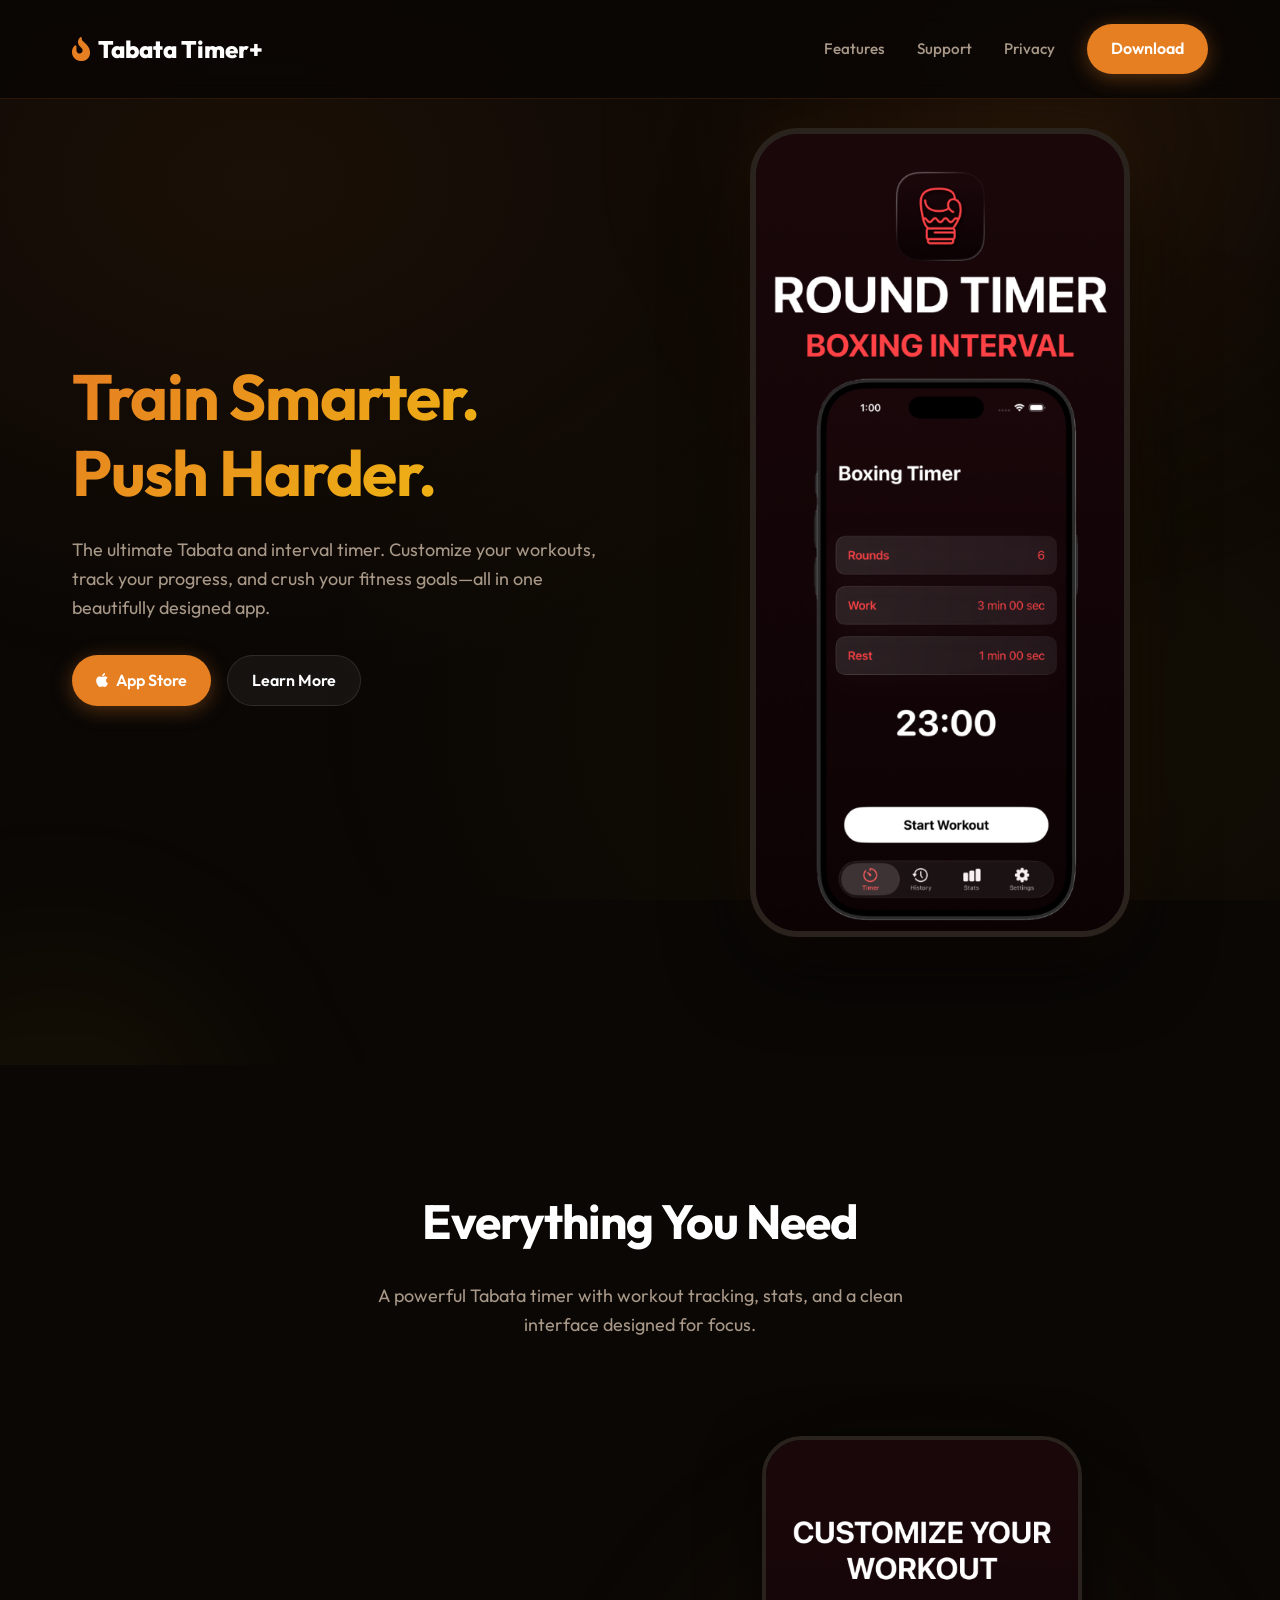
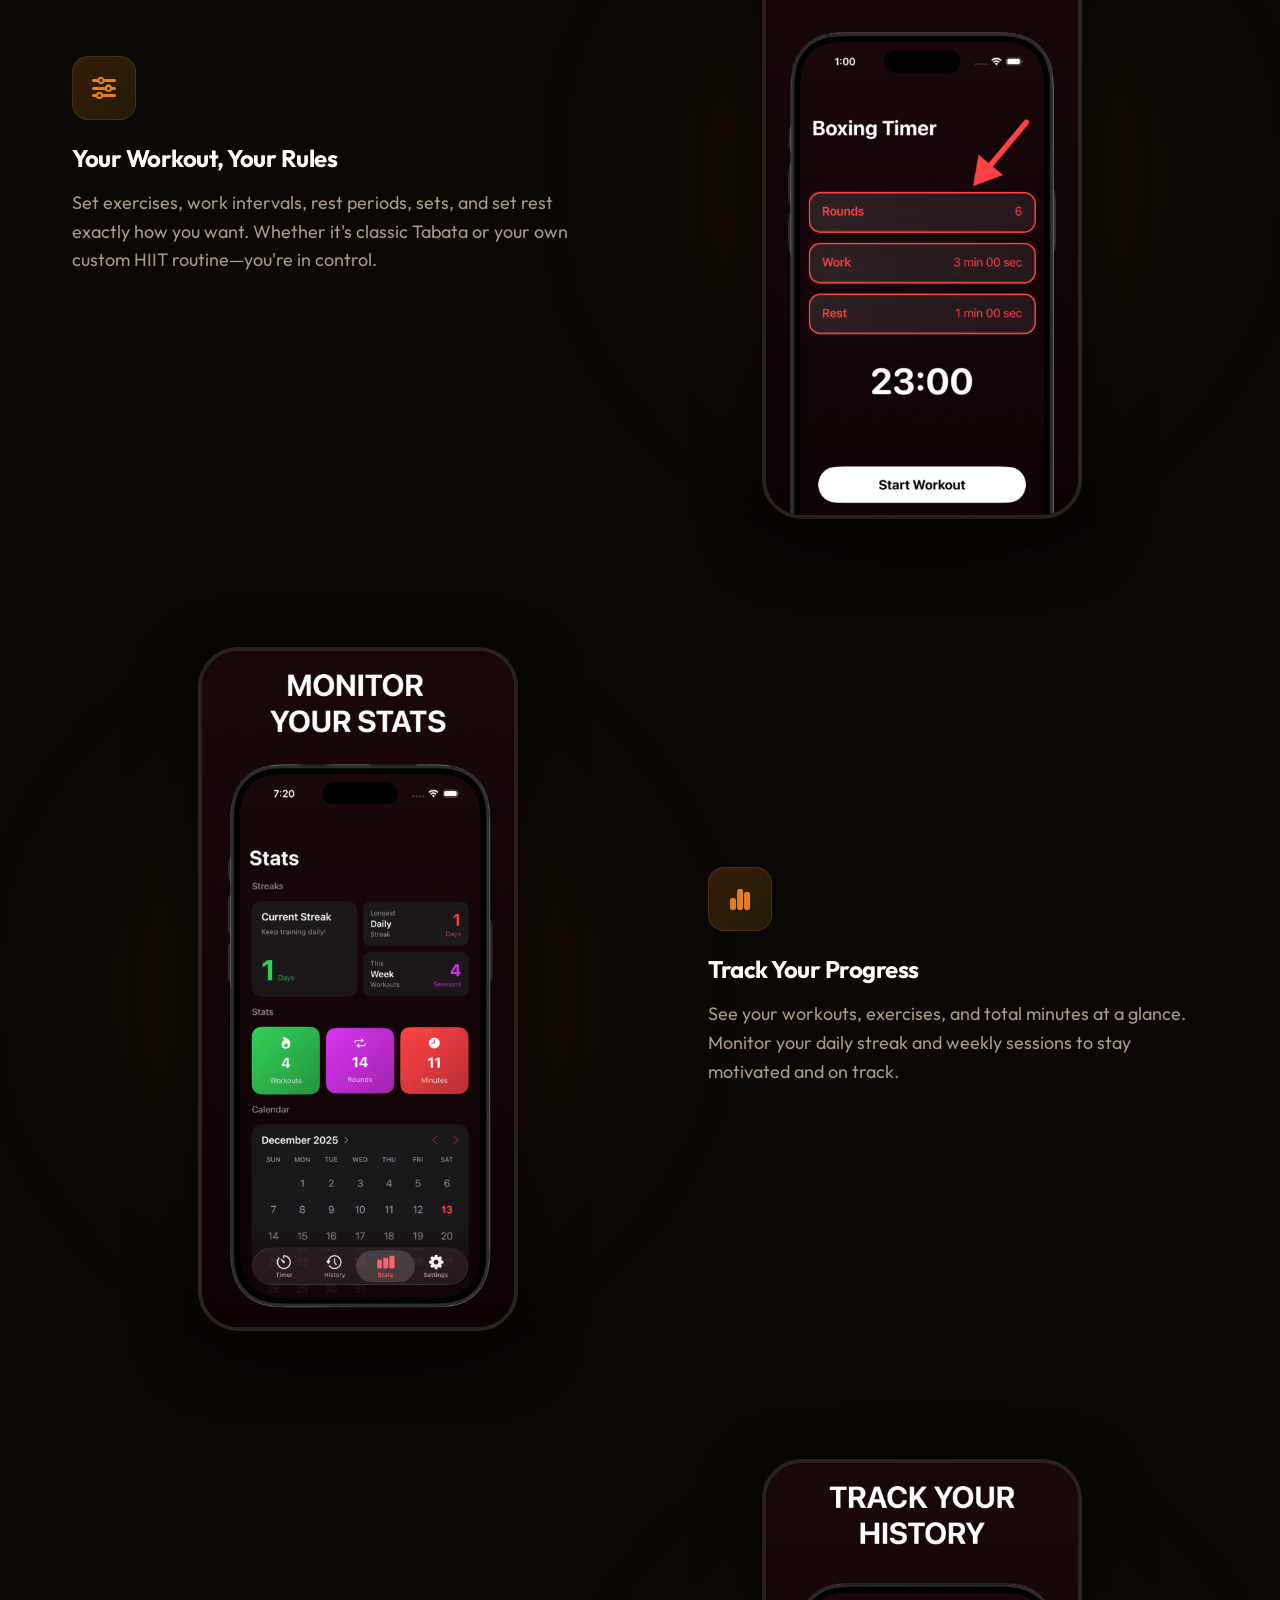
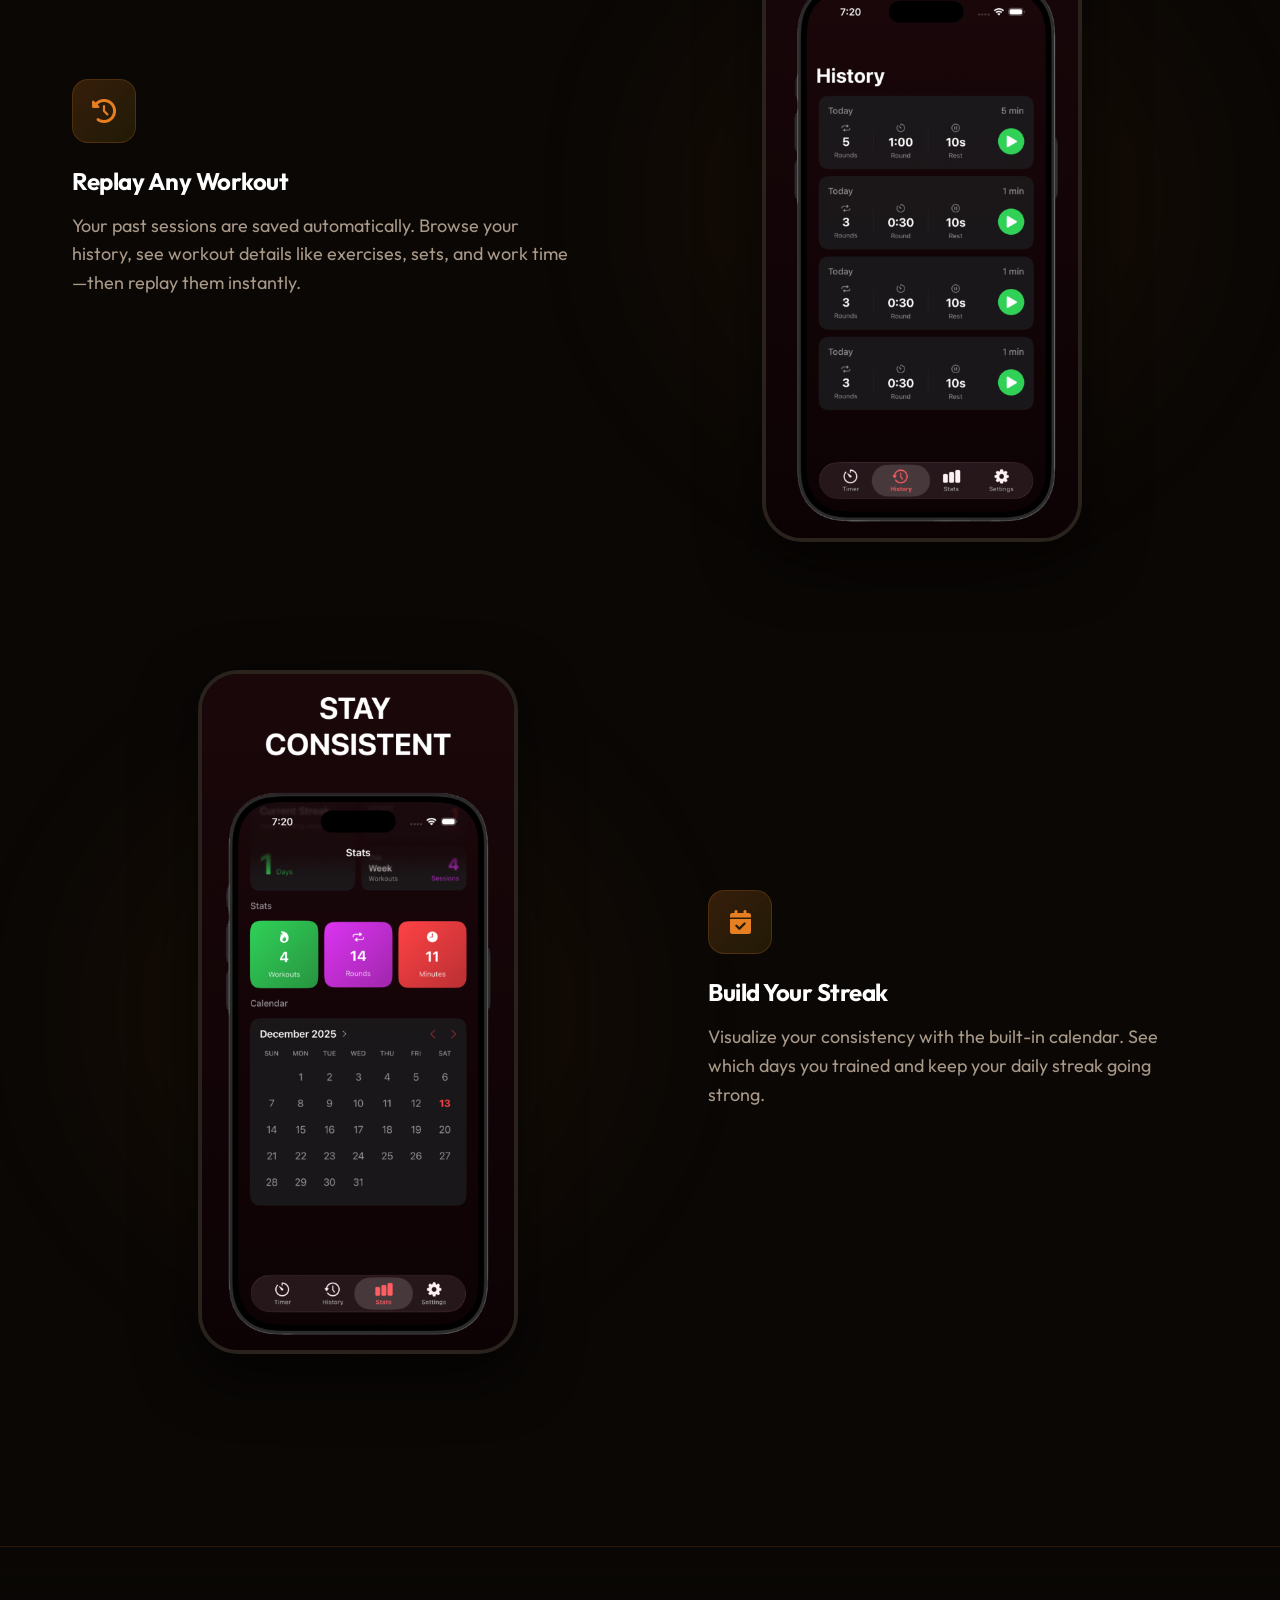
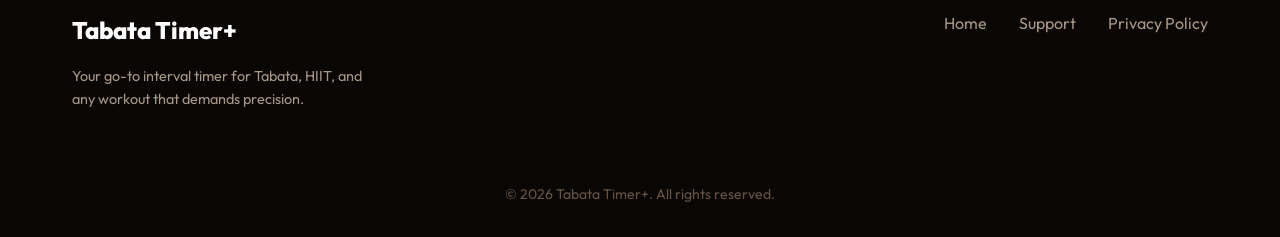
==== index.html @ 84c02da3 "1" ====
<!DOCTYPE html>
<html lang="en">

<head>
    <meta charset="UTF-8">
    <meta name="viewport" content="width=device-width, initial-scale=1.0">
    <title>Tabata Timer+ - HIIT & Interval Training</title>
    <meta name="description"
        content="The ultimate Tabata and HIIT timer for intense workouts. Track exercises, sets, and rest intervals with precision.">
    <link rel="stylesheet" href="style.css">
    <link rel="preconnect" href="https://fonts.googleapis.com">
    <link rel="preconnect" href="https://fonts.gstatic.com" crossorigin>
    <link href="https://fonts.googleapis.com/css2?family=Outfit:wght@400;500;600;700;800&display=swap" rel="stylesheet">
    <link rel="stylesheet" href="https://cdnjs.cloudflare.com/ajax/libs/font-awesome/6.4.0/css/all.min.css">
</head>

<body>

    <nav>
        <div class="container nav-content">
            <a href="index.html" class="logo">
                <i class="fa-solid fa-fire-flame-curved"></i> Tabata Timer+
            </a>
            <div class="nav-links">
                <a href="#features" class="nav-link">Features</a>
                <a href="support.html" class="nav-link">Support</a>
                <a href="privacy.html" class="nav-link">Privacy</a>
                <a href="https://apps.apple.com/app/tabata-timer-hiit-interval/id6738029219" class="btn btn-primary">Download</a>
            </div>
        </div>
    </nav>

    <main>
        <section class="hero">
            <div class="container hero-content">
                <div class="hero-text">
                    <h1>Train Smarter. Push Harder.</h1>
                    <p>The ultimate Tabata and interval timer. Customize your workouts, track your progress, and crush your fitness goals—all in one beautifully designed app.</p>
                    <div class="hero-buttons">
                        <a href="https://apps.apple.com/app/tabata-timer-hiit-interval/id6738029219" class="btn btn-primary">
                            <i class="fa-brands fa-apple" style="margin-right: 8px;"></i> App Store
                        </a>
                        <a href="#features" class="btn btn-glass">Learn More</a>
                    </div>
                </div>
                <div class="hero-image">
                    <img src="images/hero_mockup.png" alt="Tabata Timer App Interface" class="hero-phone-img">
                </div>
            </div>
        </section>

        <section id="features">
            <div class="container">
                <div style="text-align: center; max-width: 600px; margin: 0 auto 6rem;">
                    <h2>Everything You Need</h2>
                    <p>A powerful Tabata timer with workout tracking, stats, and a clean interface designed for focus.</p>
                </div>

                <!-- Feature 1: Customization -->
                <div class="feature-row">
                    <div class="feature-text">
                        <div class="feature-icon">
                            <i class="fa-solid fa-sliders"></i>
                        </div>
                        <h3>Your Workout, Your Rules</h3>
                        <p>Set exercises, work intervals, rest periods, sets, and set rest exactly how you want. Whether it's classic Tabata or your own custom HIIT routine—you're in control.</p>
                    </div>
                    <div class="feature-visual">
                        <img src="images/customize.png" alt="Customization Screen" class="feature-img">
                    </div>
                </div>

                <!-- Feature 2: Stats (Reversed) -->
                <div class="feature-row reverse">
                    <div class="feature-text">
                        <div class="feature-icon">
                            <i class="fa-solid fa-chart-simple"></i>
                        </div>
                        <h3>Track Your Progress</h3>
                        <p>See your workouts, exercises, and total minutes at a glance. Monitor your daily streak and weekly sessions to stay motivated and on track.</p>
                    </div>
                    <div class="feature-visual">
                        <img src="images/stats.png" alt="Stats Screen" class="feature-img">
                    </div>
                </div>

                <!-- Feature 3: History -->
                <div class="feature-row">
                    <div class="feature-text">
                        <div class="feature-icon">
                            <i class="fa-solid fa-clock-rotate-left"></i>
                        </div>
                        <h3>Replay Any Workout</h3>
                        <p>Your past sessions are saved automatically. Browse your history, see workout details like exercises, sets, and work time—then replay them instantly.</p>
                    </div>
                    <div class="feature-visual">
                        <img src="images/history.png" alt="History Screen" class="feature-img">
                    </div>
                </div>

                <!-- Feature 4: Consistency (Reversed) -->
                <div class="feature-row reverse">
                    <div class="feature-text">
                        <div class="feature-icon">
                            <i class="fa-solid fa-calendar-check"></i>
                        </div>
                        <h3>Build Your Streak</h3>
                        <p>Visualize your consistency with the built-in calendar. See which days you trained and keep your daily streak going strong.</p>
                    </div>
                    <div class="feature-visual">
                        <img src="images/calendar.png" alt="Calendar Screen" class="feature-img">
                    </div>
                </div>

            </div>
        </section>
    </main>

    <footer>
        <div class="container">
            <div class="footer-content">
                <div>
                    <div class="logo" style="margin-bottom: 1rem;">Tabata Timer+</div>
                    <p style="max-width: 300px; font-size: 0.9rem;">
                        Your go-to interval timer for Tabata, HIIT, and any workout that demands precision.
                    </p>
                </div>
                <div class="footer-links">
                    <a href="index.html" class="footer-link">Home</a>
                    <a href="support.html" class="footer-link">Support</a>
                    <a href="privacy.html" class="footer-link">Privacy Policy</a>
                </div>
            </div>
            <div class="copyright">
                &copy; 2026 Tabata Timer+. All rights reserved.
            </div>
        </div>
    </footer>

</body>

</html>
---- style.css ----
:root {
    --bg-color: #0a0705;
    --surface-color: #1a1512;
    --surface-hover: #2a221c;
    --primary-color: #e67e22;
    --primary-hover: #f39c12;
    --text-primary: #ffffff;
    --text-secondary: #a89888;
    --accent-gradient: linear-gradient(135deg, #e67e22 0%, #f1c40f 100%);
    --glass-bg: rgba(26, 21, 18, 0.7);
    --glass-border: rgba(230, 126, 34, 0.15);
    --radius-lg: 24px;
    --radius-md: 16px;
    --radius-sm: 8px;
    --font-main: 'Outfit', -apple-system, BlinkMacSystemFont, sans-serif;
    --container-width: 1200px;
    --transition: all 0.3s cubic-bezier(0.4, 0, 0.2, 1);
}

* {
    margin: 0;
    padding: 0;
    box-sizing: border-box;
}

body {
    background-color: var(--bg-color);
    color: var(--text-primary);
    font-family: var(--font-main);
    line-height: 1.6;
    overflow-x: hidden;
    -webkit-font-smoothing: antialiased;
}

/* Subtle warm gradient background */
body::before {
    content: '';
    position: fixed;
    top: 0;
    left: 0;
    right: 0;
    bottom: 0;
    background: 
        radial-gradient(ellipse at 20% 20%, rgba(230, 126, 34, 0.08) 0%, transparent 50%),
        radial-gradient(ellipse at 80% 80%, rgba(241, 196, 15, 0.05) 0%, transparent 50%);
    z-index: -1;
    pointer-events: none;
}

/* Typography */
h1,
h2,
h3,
h4,
h5,
h6 {
    line-height: 1.2;
    font-weight: 700;
    letter-spacing: -0.02em;
}

h1 {
    font-size: clamp(3rem, 5vw, 4.5rem);
    background: var(--accent-gradient);
    background-clip: text;
    -webkit-background-clip: text;
    -webkit-text-fill-color: transparent;
    margin-bottom: 1.5rem;
}

h2 {
    font-size: clamp(2rem, 4vw, 3rem);
    margin-bottom: 2rem;
}

h3 {
    font-size: 1.5rem;
    margin-bottom: 1rem;
}

p {
    color: var(--text-secondary);
    font-size: 1.125rem;
    margin-bottom: 1.5rem;
}

a {
    text-decoration: none;
    color: inherit;
    transition: var(--transition);
}

/* Layout */
.container {
    max-width: var(--container-width);
    margin: 0 auto;
    padding: 0 2rem;
}

/* Navigation */
nav {
    position: fixed;
    top: 0;
    left: 0;
    right: 0;
    padding: 1.5rem 0;
    z-index: 100;
    backdrop-filter: blur(12px);
    -webkit-backdrop-filter: blur(12px);
    border-bottom: 1px solid var(--glass-border);
    background: rgba(10, 7, 5, 0.85);
}

.nav-content {
    display: flex;
    justify-content: space-between;
    align-items: center;
}

.logo {
    font-size: 1.5rem;
    font-weight: 800;
    color: var(--text-primary);
    display: flex;
    align-items: center;
    gap: 0.5rem;
}

.logo i {
    color: var(--primary-color);
}

.nav-links {
    display: flex;
    gap: 2rem;
    align-items: center;
}

.nav-link {
    color: var(--text-secondary);
    font-weight: 500;
    font-size: 0.95rem;
}

.nav-link:hover,
.nav-link.active {
    color: var(--text-primary);
}

.btn {
    display: inline-flex;
    align-items: center;
    justify-content: center;
    padding: 0.75rem 1.5rem;
    border-radius: 100px;
    font-weight: 600;
    background: var(--surface-color);
    border: 1px solid var(--glass-border);
    color: var(--text-primary);
    cursor: pointer;
}

.btn-primary {
    background: var(--primary-color);
    border: none;
    box-shadow: 0 4px 20px rgba(230, 126, 34, 0.35);
}

.btn-primary:hover {
    background: var(--primary-hover);
    transform: translateY(-2px);
    box-shadow: 0 8px 30px rgba(230, 126, 34, 0.45);
}

.btn-glass {
    background: rgba(255, 255, 255, 0.05);
    border: 1px solid rgba(255, 255, 255, 0.1);
}

.btn-glass:hover {
    background: rgba(255, 255, 255, 0.1);
    border-color: rgba(230, 126, 34, 0.3);
}

/* Sections */
section {
    padding: 8rem 0;
}

.hero {
    min-height: 100vh;
    display: flex;
    align-items: center;
    position: relative;
    overflow: hidden;
}

.hero::before {
    content: '';
    position: absolute;
    top: -20%;
    right: -10%;
    width: 700px;
    height: 700px;
    background: radial-gradient(circle, rgba(230, 126, 34, 0.15) 0%, transparent 70%);
    filter: blur(100px);
    z-index: -1;
}

.hero::after {
    content: '';
    position: absolute;
    bottom: -30%;
    left: -15%;
    width: 500px;
    height: 500px;
    background: radial-gradient(circle, rgba(241, 196, 15, 0.08) 0%, transparent 70%);
    filter: blur(80px);
    z-index: -1;
}

.hero-content {
    display: grid;
    grid-template-columns: 1fr 1fr;
    gap: 4rem;
    align-items: center;
}

.hero-text {
    max-width: 600px;
}

.hero-buttons {
    display: flex;
    gap: 1rem;
    margin-top: 2rem;
}

.hero-image {
    position: relative;
}

.hero-mockup {
    width: 100%;
    max-width: 350px;
    margin: 0 auto;
    border-radius: 40px;
    border: 8px solid #2a2a2a;
    box-shadow: 0 20px 50px rgba(0, 0, 0, 0.5);
    display: block;
    aspect-ratio: 9/19.5;
    background: #1a1a1a;
    overflow: hidden;
}

/* Features */
.feature-row {
    display: flex;
    align-items: center;
    justify-content: space-between;
    gap: 4rem;
    margin-bottom: 8rem;
}

.feature-row:last-child {
    margin-bottom: 0;
}

.feature-row.reverse {
    flex-direction: row-reverse;
}

.feature-text {
    flex: 1;
    max-width: 500px;
}

.feature-icon {
    width: 64px;
    height: 64px;
    background: linear-gradient(135deg, rgba(230, 126, 34, 0.2) 0%, rgba(241, 196, 15, 0.1) 100%);
    border-radius: 16px;
    display: flex;
    align-items: center;
    justify-content: center;
    margin-bottom: 1.5rem;
    font-size: 1.5rem;
    color: var(--primary-color);
    border: 1px solid rgba(230, 126, 34, 0.2);
}

.feature-visual {
    flex: 1;
    display: flex;
    justify-content: center;
    position: relative;
}

.feature-visual::before {
    content: '';
    position: absolute;
    top: 50%;
    left: 50%;
    transform: translate(-50%, -50%);
    width: 120%;
    height: 120%;
    background: radial-gradient(circle, rgba(230, 126, 34, 0.08) 0%, transparent 70%);
    z-index: -1;
    filter: blur(40px);
}

.feature-img {
    width: 100%;
    max-width: 320px;
    border-radius: 40px;
    border: 4px solid #2a221c;
    box-shadow: 0 20px 60px rgba(0, 0, 0, 0.6);
    transition: var(--transition);
}

.feature-row:hover .feature-img {
    transform: translateY(-10px);
    box-shadow: 0 30px 80px rgba(230, 126, 34, 0.15);
    border-color: #3a322c;
}

.hero-phone-img {
    width: 100%;
    max-width: 380px;
    border-radius: 48px;
    border: 6px solid #2a221c;
    box-shadow: 0 25px 80px rgba(0, 0, 0, 0.7), 0 0 60px rgba(230, 126, 34, 0.1);
    display: block;
    margin: 0 auto;
    animation: float 6s ease-in-out infinite;
}

@keyframes float {
    0% {
        transform: translateY(0px);
    }

    50% {
        transform: translateY(-15px);
    }

    100% {
        transform: translateY(0px);
    }
}

/* Mobile Adjustments */
@media (max-width: 768px) {

    .feature-row,
    .feature-row.reverse {
        flex-direction: column;
        text-align: center;
        gap: 3rem;
    }

    .feature-text {
        margin: 0 auto;
    }

    .feature-icon {
        margin: 0 auto 1.5rem;
    }

    .hero-phone-img {
        max-width: 300px;
        margin-top: 3rem;
    }
}

/* Footer */
footer {
    border-top: 1px solid var(--glass-border);
    padding: 4rem 0 2rem;
    margin-top: 4rem;
    background: linear-gradient(180deg, transparent 0%, rgba(10, 7, 5, 1) 100%);
}

.footer-content {
    display: grid;
    grid-template-columns: 1fr auto;
    gap: 2rem;
    margin-bottom: 3rem;
}

.footer-links {
    display: flex;
    gap: 2rem;
}

.footer-link {
    color: var(--text-secondary);
}

.footer-link:hover {
    color: var(--primary-color);
}

.copyright {
    text-align: center;
    color: #665544;
    font-size: 0.875rem;
}

/* Pages (Privacy, Support) */
.page-header {
    padding-top: 150px;
    padding-bottom: 60px;
    text-align: center;
}

.content-wrapper {
    max-width: 800px;
    margin: 0 auto;
    background: var(--surface-color);
    padding: 3rem;
    border-radius: var(--radius-lg);
    border: 1px solid var(--glass-border);
}

.content-wrapper h2 {
    font-size: 1.75rem;
    margin-top: 2rem;
    margin-bottom: 1rem;
}

.content-wrapper h3 {
    font-size: 1.25rem;
    margin-top: 1.5rem;
    margin-bottom: 0.75rem;
    color: var(--primary-color);
}

.contact-form {
    display: grid;
    gap: 1.5rem;
    max-width: 500px;
    margin: 0 auto;
}

.form-group {
    display: grid;
    gap: 0.5rem;
}

.form-label {
    font-weight: 500;
    color: var(--text-secondary);
}

.form-input {
    background: rgba(0, 0, 0, 0.3);
    border: 1px solid var(--glass-border);
    padding: 1rem;
    border-radius: var(--radius-sm);
    color: var(--text-primary);
    font-family: inherit;
    font-size: 1rem;
    transition: var(--transition);
}

.form-input:focus {
    outline: none;
    border-color: var(--primary-color);
    box-shadow: 0 0 0 3px rgba(230, 126, 34, 0.15);
}

textarea.form-input {
    min-height: 150px;
    resize: vertical;
}

/* Mobile */
@media (max-width: 768px) {
    h1 {
        font-size: 2.5rem;
    }

    .hero-content {
        grid-template-columns: 1fr;
        text-align: center;
    }

    .hero-buttons {
        justify-content: center;
    }

    .nav-links {
        display: none;
    }

    .hero-mockup {
        margin-top: 3rem;
    }

    .footer-content {
        grid-template-columns: 1fr;
        text-align: center;
        gap: 2rem;
    }

    .footer-links {
        justify-content: center;
        flex-direction: column;
        gap: 1rem;
    }

    .content-wrapper {
        padding: 2rem 1.5rem;
    }
}
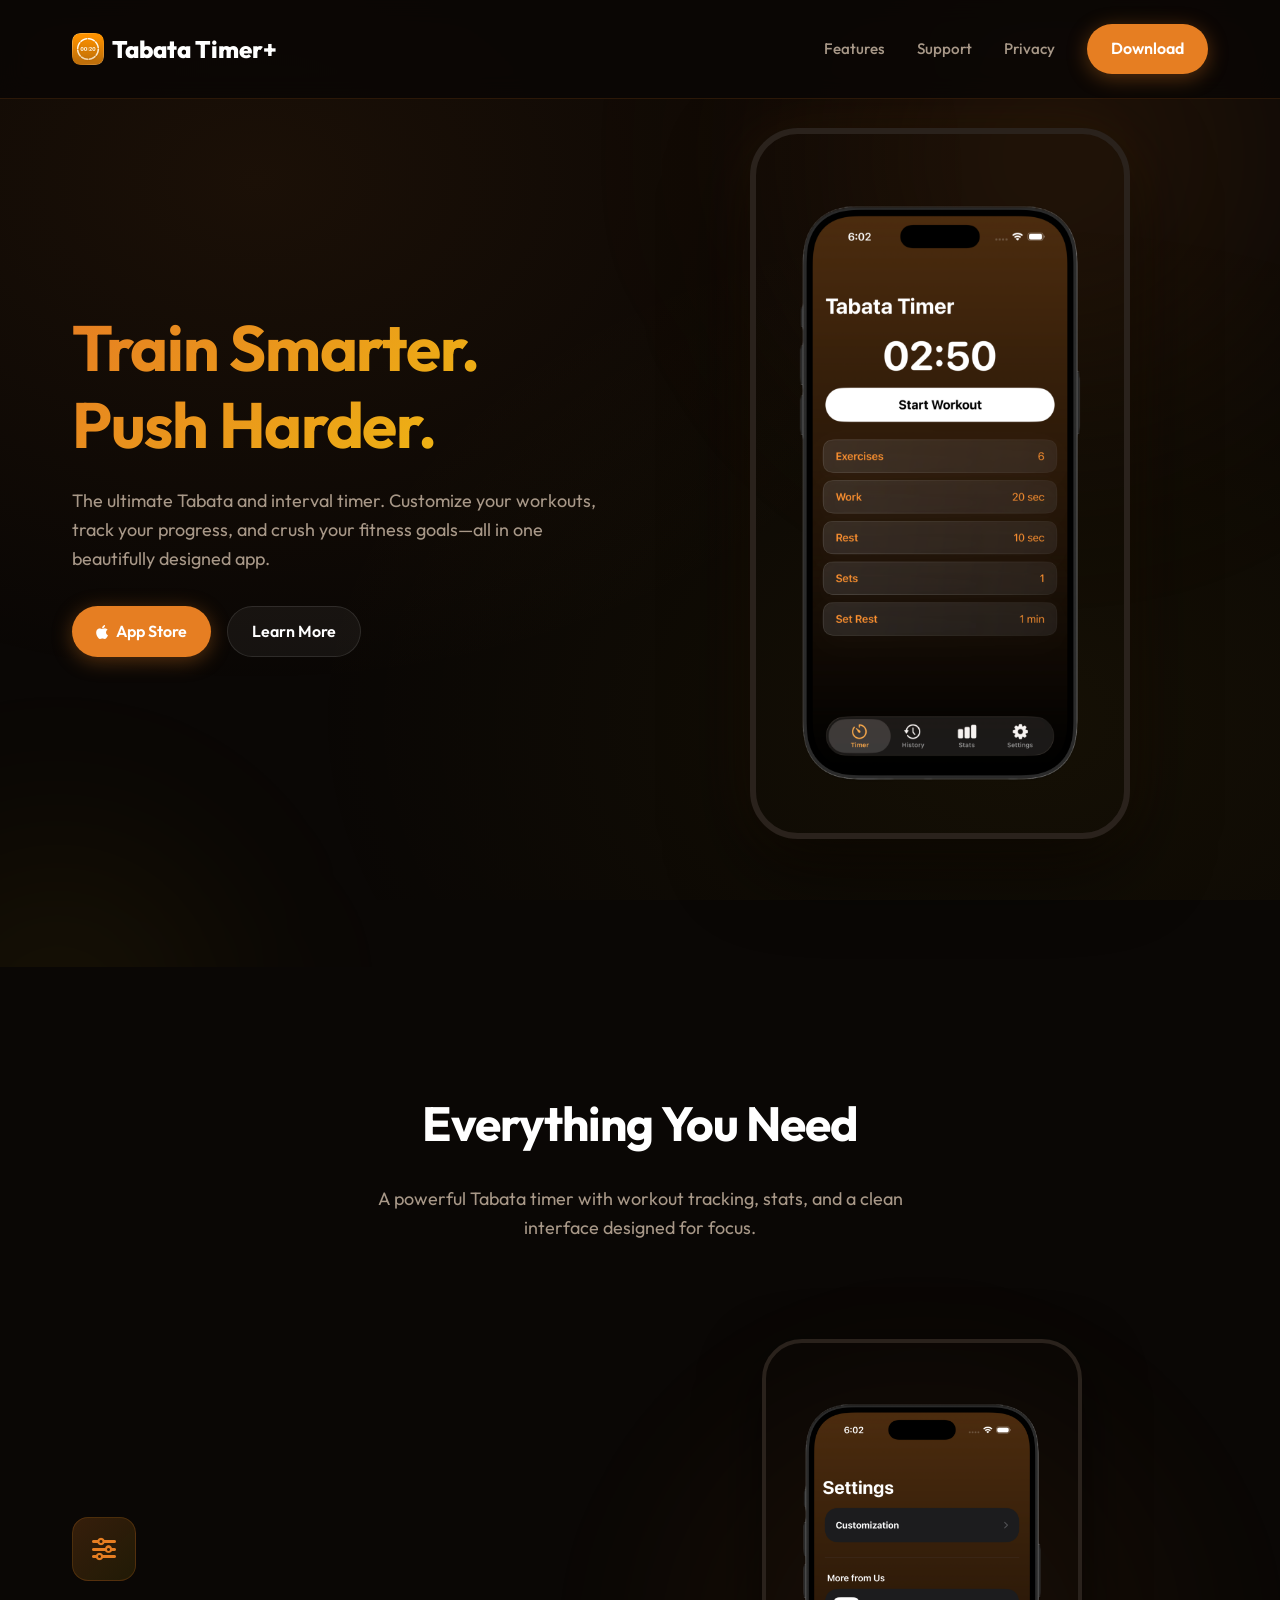
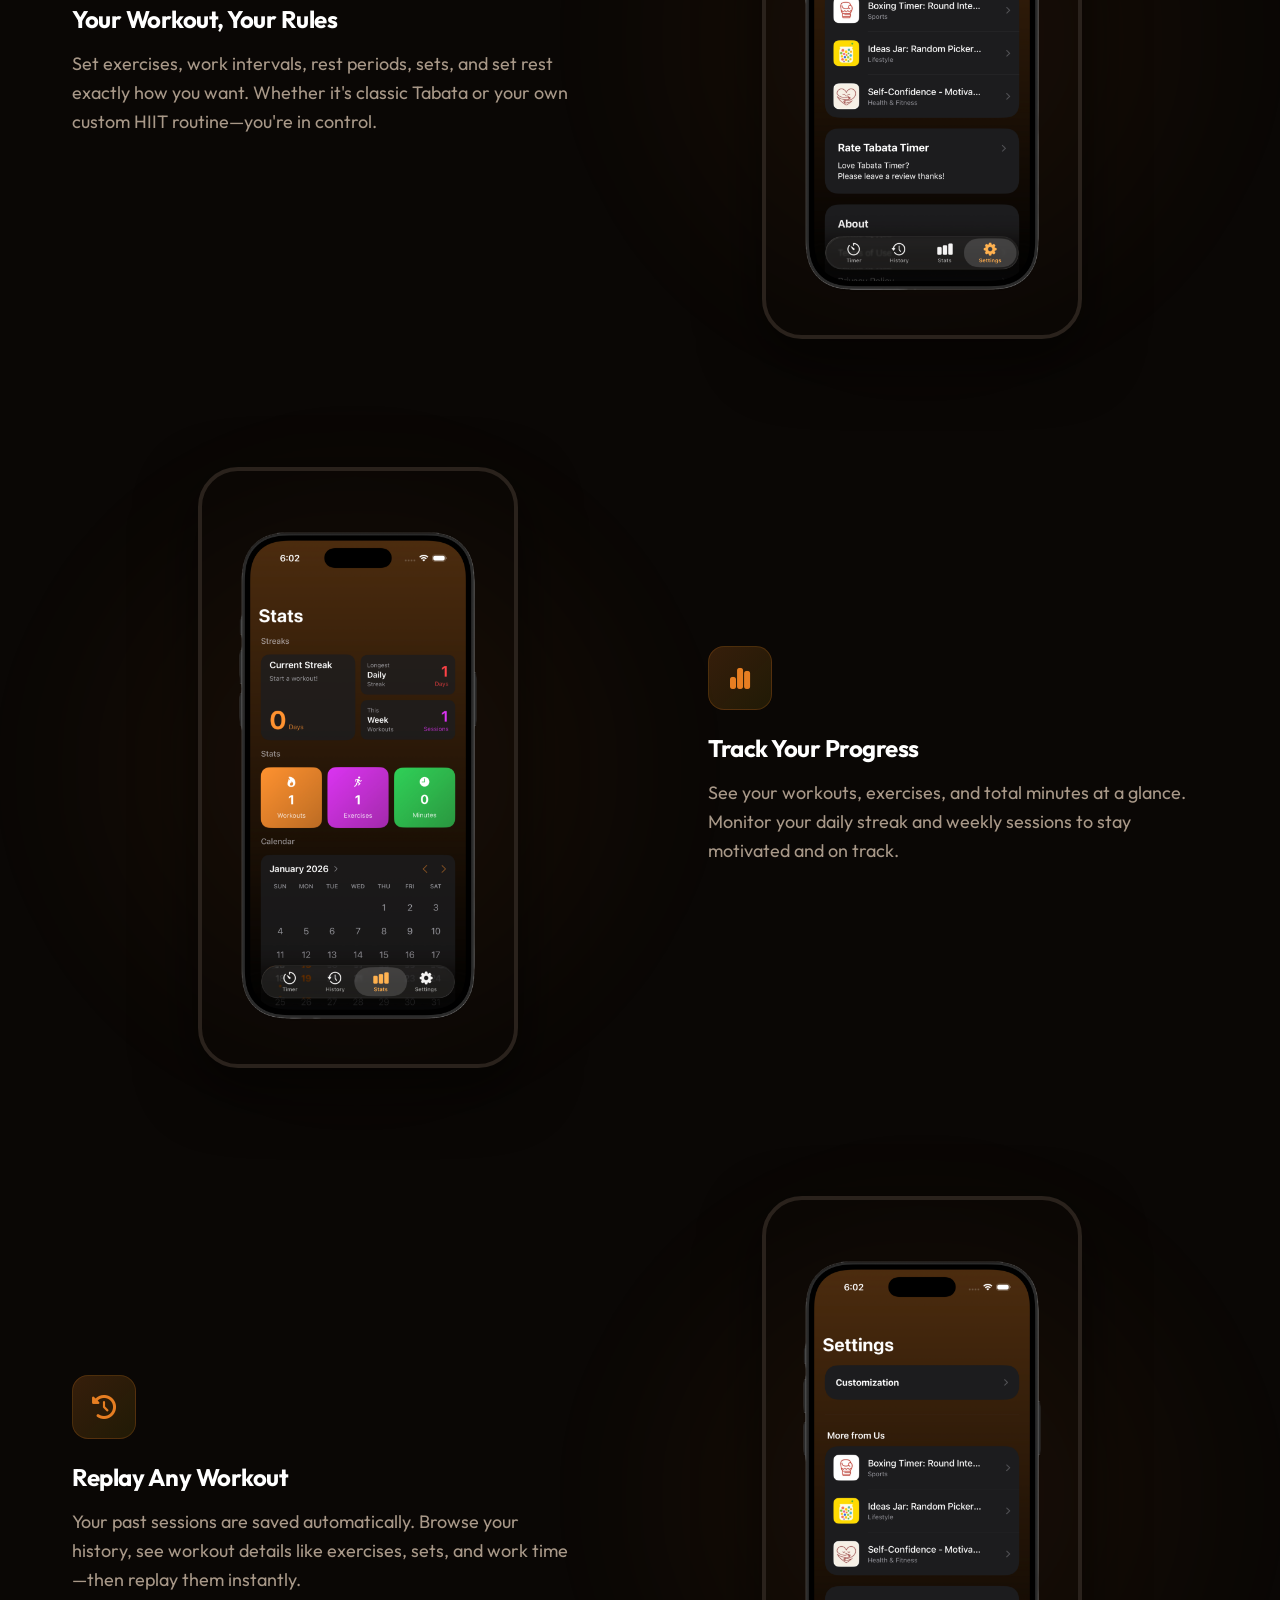
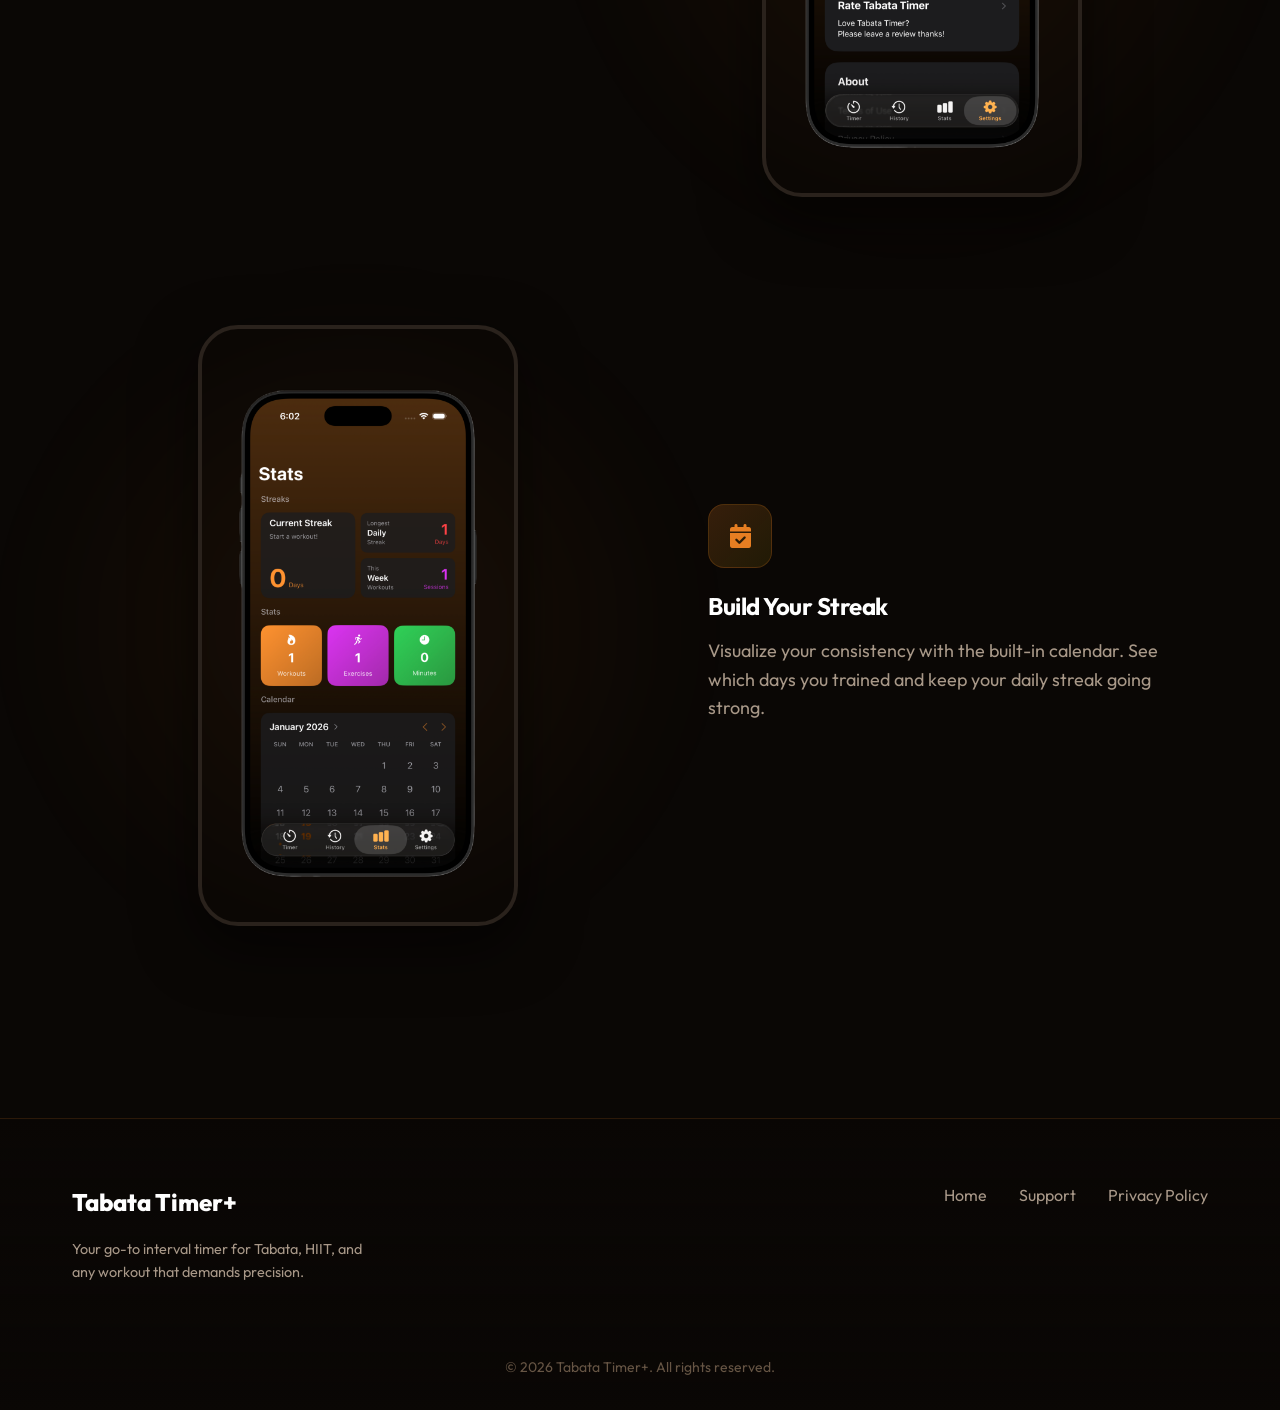
==== commit 2e0fe88e: "1" ====
--- a/index.html
+++ b/index.html
@@ -19,7 +19,7 @@
     <nav>
         <div class="container nav-content">
             <a href="index.html" class="logo">
-                <i class="fa-solid fa-fire-flame-curved"></i> Tabata Timer+
+                <img src="images/icon.png" alt="Tabata Timer Icon" class="logo-icon"> Tabata Timer+
             </a>
             <div class="nav-links">
                 <a href="#features" class="nav-link">Features</a>
--- a/style.css
+++ b/style.css
@@ -130,6 +130,13 @@
     color: var(--primary-color);
 }
 
+.logo-icon {
+    width: 32px;
+    height: 32px;
+    border-radius: 8px;
+    object-fit: cover;
+}
+
 .nav-links {
     display: flex;
     gap: 2rem;
